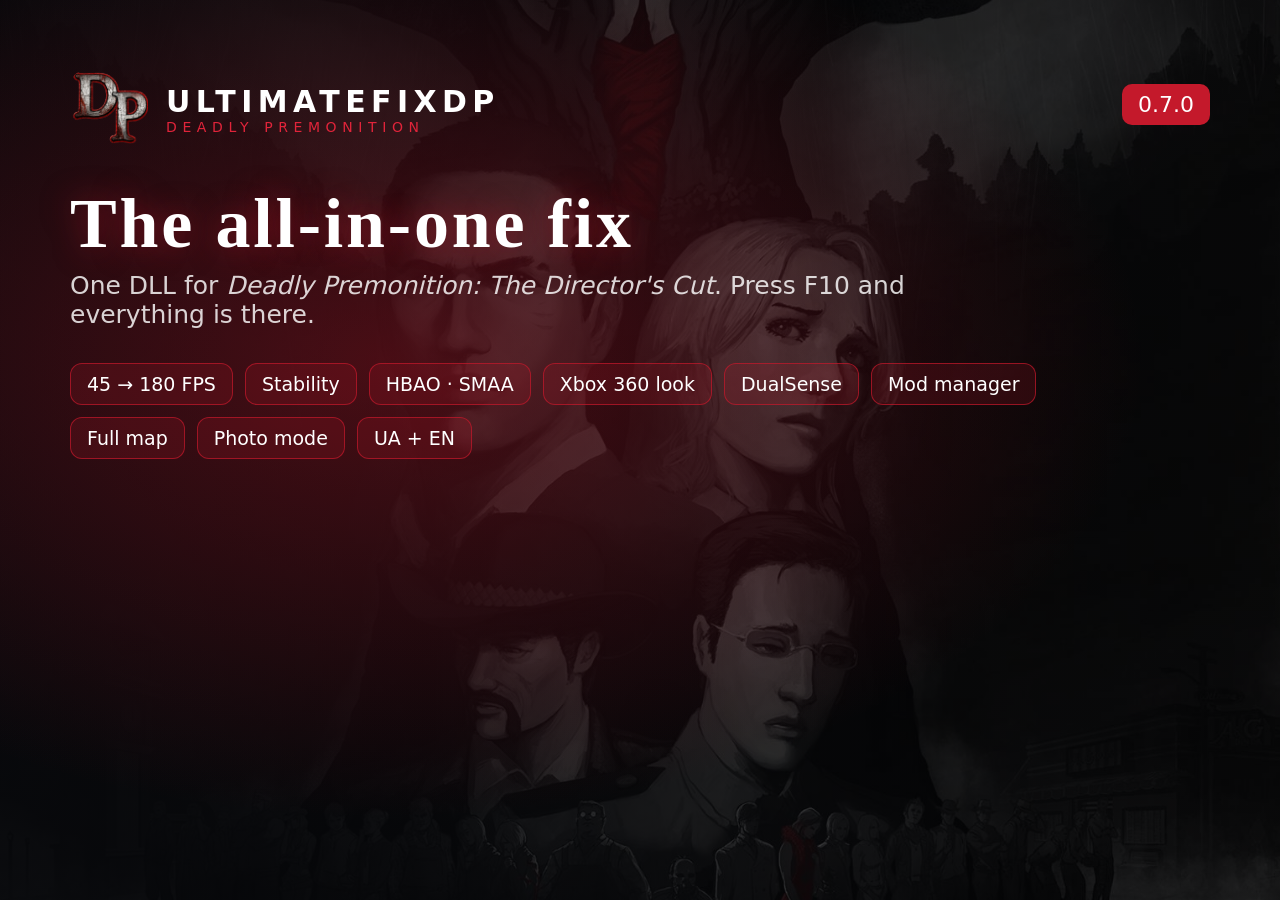
==== tools/og.html @ a2d857f2 "Site: what's new, numbers, before and after, mod manager with a folder tree, keys, FAQ, a closing ca" ====
<!doctype html><html><head><meta charset="utf-8"><style>
html,body{margin:0;width:1200px;height:630px;overflow:hidden;background:#07080b;font-family:'Segoe UI',system-ui,-apple-system,sans-serif}
.bg{position:absolute;inset:0;background:url(../bg.jpg) center/cover;filter:brightness(.45) saturate(.9)}
.g{position:absolute;inset:0;background:radial-gradient(ellipse at 30% 40%,rgba(196,25,43,.35),transparent 60%),linear-gradient(90deg,rgba(7,8,11,.92) 0%,rgba(7,8,11,.55) 60%,rgba(7,8,11,.2))}
.c{position:absolute;left:70px;top:70px;right:70px;color:#fff}
.logo{display:flex;align-items:center;gap:18px}.logo img{width:78px;height:78px;border-radius:16px}
.logo b{font-size:30px;letter-spacing:.18em}.logo span{display:block;font-size:14px;letter-spacing:.4em;color:#e0243a}
h1{font-family:Cinzel,'Trajan Pro',Georgia,serif;font-size:70px;line-height:1.02;margin:40px 0 12px;letter-spacing:.04em;text-shadow:0 0 30px rgba(196,25,43,.5)}
p{font-size:25px;color:rgba(255,255,255,.82);margin:0 0 34px;max-width:860px}
.chips{display:flex;flex-wrap:wrap;gap:12px;max-width:1000px}.chips i{font-style:normal;font-size:19px;padding:9px 16px;border-radius:12px;border:1px solid rgba(196,25,43,.7);background:rgba(196,25,43,.16)}
.v{position:absolute;right:70px;top:84px;font-size:22px;color:#fff;padding:8px 16px;border-radius:10px;background:#c4192b}
</style></head><body><div class="bg"></div><div class="g"></div>
<div class="v">0.7.0</div>
<div class="c"><div class="logo"><img src="../logo.png"><div><b>ULTIMATEFIXDP</b><span>DEADLY PREMONITION</span></div></div>
<h1>The all-in-one fix</h1><p>One DLL for <em>Deadly Premonition: The Director's Cut</em>. Press F10 and everything is there.</p>
<div class="chips"><i>45 → 180 FPS</i><i>Stability</i><i>HBAO · SMAA</i><i>Xbox 360 look</i><i>DualSense</i><i>Mod manager</i><i>Full map</i><i>Photo mode</i><i>UA + EN</i></div></div>
</body></html>
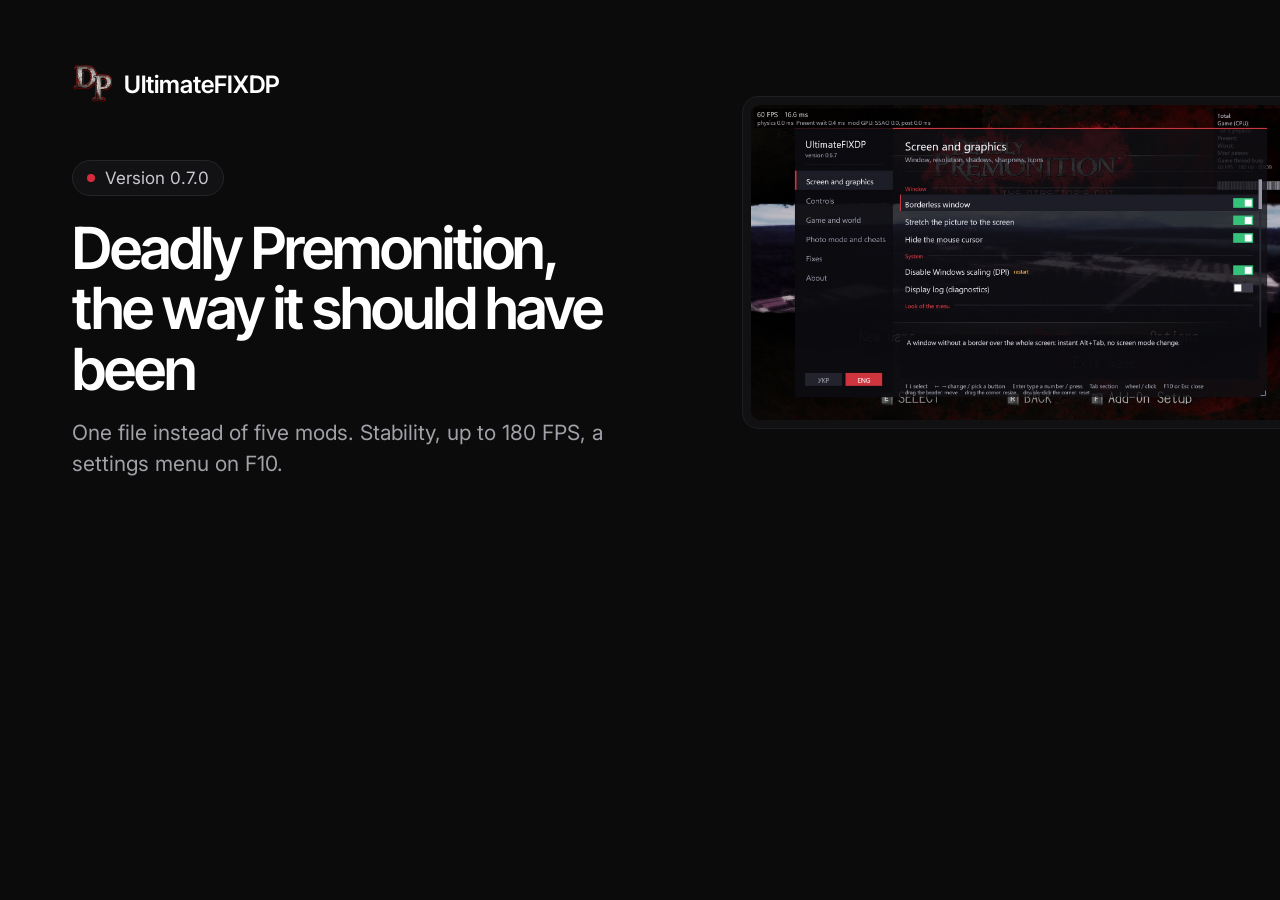
==== commit 9f8140ea: "Share image in the calm style Co-Authored-By: Claude Opus 5.5 <noreply@anthropic.com>" ====
--- a/tools/og.html
+++ b/tools/og.html
@@ -1,17 +1,17 @@
-<!doctype html><html><head><meta charset="utf-8"><style>
-html,body{margin:0;width:1200px;height:630px;overflow:hidden;background:#07080b;font-family:'Segoe UI',system-ui,-apple-system,sans-serif}
-.bg{position:absolute;inset:0;background:url(../bg.jpg) center/cover;filter:brightness(.45) saturate(.9)}
-.g{position:absolute;inset:0;background:radial-gradient(ellipse at 30% 40%,rgba(196,25,43,.35),transparent 60%),linear-gradient(90deg,rgba(7,8,11,.92) 0%,rgba(7,8,11,.55) 60%,rgba(7,8,11,.2))}
-.c{position:absolute;left:70px;top:70px;right:70px;color:#fff}
-.logo{display:flex;align-items:center;gap:18px}.logo img{width:78px;height:78px;border-radius:16px}
-.logo b{font-size:30px;letter-spacing:.18em}.logo span{display:block;font-size:14px;letter-spacing:.4em;color:#e0243a}
-h1{font-family:Cinzel,'Trajan Pro',Georgia,serif;font-size:70px;line-height:1.02;margin:40px 0 12px;letter-spacing:.04em;text-shadow:0 0 30px rgba(196,25,43,.5)}
-p{font-size:25px;color:rgba(255,255,255,.82);margin:0 0 34px;max-width:860px}
-.chips{display:flex;flex-wrap:wrap;gap:12px;max-width:1000px}.chips i{font-style:normal;font-size:19px;padding:9px 16px;border-radius:12px;border:1px solid rgba(196,25,43,.7);background:rgba(196,25,43,.16)}
-.v{position:absolute;right:70px;top:84px;font-size:22px;color:#fff;padding:8px 16px;border-radius:10px;background:#c4192b}
-</style></head><body><div class="bg"></div><div class="g"></div>
-<div class="v">0.7.0</div>
-<div class="c"><div class="logo"><img src="../logo.png"><div><b>ULTIMATEFIXDP</b><span>DEADLY PREMONITION</span></div></div>
-<h1>The all-in-one fix</h1><p>One DLL for <em>Deadly Premonition: The Director's Cut</em>. Press F10 and everything is there.</p>
-<div class="chips"><i>45 → 180 FPS</i><i>Stability</i><i>HBAO · SMAA</i><i>Xbox 360 look</i><i>DualSense</i><i>Mod manager</i><i>Full map</i><i>Photo mode</i><i>UA + EN</i></div></div>
+<!doctype html><html><head><meta charset="utf-8">
+<link href="https://fonts.googleapis.com/css2?family=Inter+Tight:wght@600&family=Inter:wght@400;500&display=swap" rel="stylesheet">
+<style>
+html,body{margin:0;width:1200px;height:630px;overflow:hidden;background:#0B0B0C;font-family:Inter,system-ui,sans-serif;color:#EDEDEE}
+.c{position:absolute;left:72px;top:64px;width:560px}
+.b{display:flex;align-items:center;gap:12px;font-family:'Inter Tight',Inter,sans-serif;font-weight:600;font-size:24px;color:#fff}.b img{width:40px;height:40px;border-radius:9px}
+.p{display:inline-flex;align-items:center;gap:10px;margin-top:56px;padding:7px 14px;border-radius:999px;border:1px solid #26262A;background:#121214;color:#C8C8CE;font-size:17px}.p i{width:8px;height:8px;border-radius:50%;background:#D92A3C}
+h1{font-family:'Inter Tight',Inter,sans-serif;font-weight:600;font-size:58px;line-height:1.04;letter-spacing:-.035em;color:#fff;margin:22px 0 18px}
+p{font-size:21px;line-height:1.5;color:#A1A1A8;margin:0}
+.s{position:absolute;right:-40px;top:96px;width:560px;padding:8px;border-radius:16px;border:1px solid #1E1E21;background:#111113}.s img{display:block;width:100%;border-radius:9px}
+</style></head><body>
+<div class="c"><div class="b"><img src="../logo.png">UltimateFIXDP</div>
+<div class="p"><i></i>Version 0.7.0</div>
+<h1>Deadly Premonition, the way it should have been</h1>
+<p>One file instead of five mods. Stability, up to 180 FPS, a settings menu on F10.</p></div>
+<div class="s"><img src="../screenshots/menu-graphics.jpg"></div>
 </body></html>
